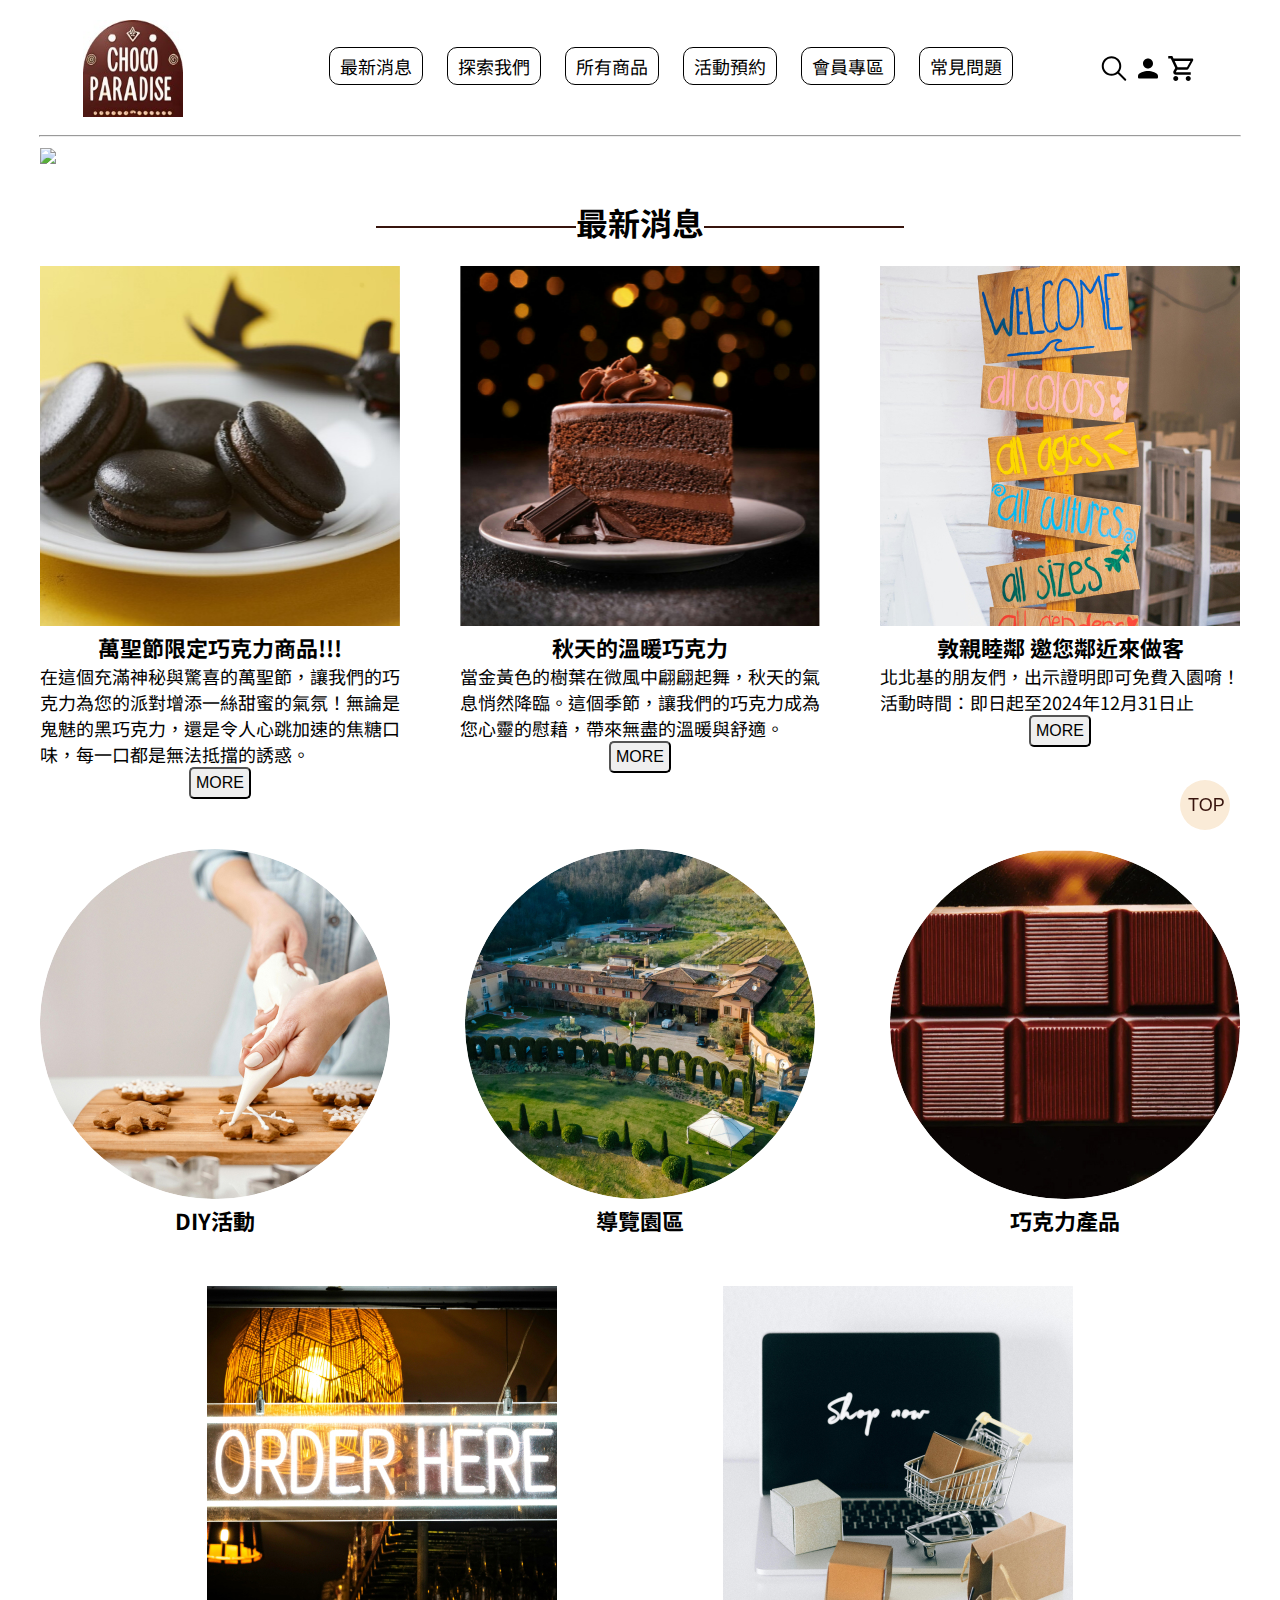
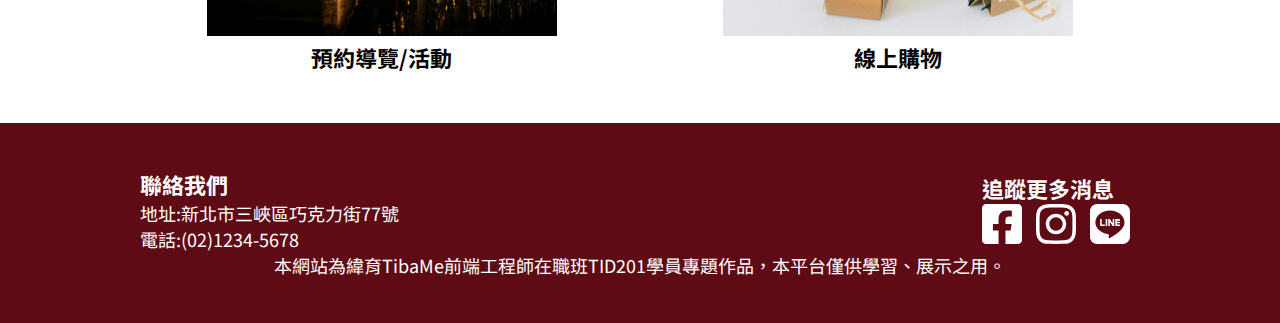
==== 1_Home.html @ e2b8cfb3 "檔案建立" ====
<!DOCTYPE html>
<html lang="en">
<head>
    <meta charset="UTF-8">
    <meta name="viewport" content="width=device-width, initial-scale=1.0">
    <title>首頁Choco Paradise巧克沛塔</title>
    <link rel="preconnect" href="https://fonts.googleapis.com">
    <link rel="preconnect" href="https://fonts.gstatic.com" crossorigin>
    <link href="https://fonts.googleapis.com/css2?family=Noto+Sans+TC:wght@100..900&display=swap" rel="stylesheet">
    <link rel="stylesheet" href="./css/0_general.css">
    <link rel="stylesheet" href="./css/1_home.css">

</head>
<body>
    <nav>
        <a href="#"><img src="./imgFinal/logo_final.jpg" alt="首頁" class="logo"></a>
        <div class="menu">
            <ul class="list">
                <li><a href="#">最新消息</a></li>
                <li><a href="#">探索我們</a></li>
                <li><a href="#">所有商品</a>
                    <div class="product">
                        <ul class="product">
                            <li><a href="#">全站商品</a></li>
                            <li><a href="#">生巧克力</a></li>
                            <li><a href="#">堅果巧克力</a></li>
                            <li><a href="#">夾心巧克力</a></li>
                            <li><a href="#">麵包蛋糕</a></li>
                            <li><a href="#">冰淇淋</a></li>
                            <li><a href="#">期間限定</a></li>
                        </ul>
                    </div>                    
                </li>
                <li><a href="#">活動預約</a>
                    <div class="activity">
                        <ul class="activity">
                            <li><a href="#">全站活動</a></li>
                            <li><a href="#">巧克力DIY</a></li>
                            <li><a href="#">免費導覽</a></li>
                            <li><a href="#">深度品鑑</a></li>
                        </ul>
                    </div>
                </li>
                <li><a href="#">會員專區</a></li>
                <li><a href="#">常見問題</a></li>
            </ul>
        </div>

        <div class="nav_icon">
            <img src="./imgFinal/icon/icon_search.svg" alt="search" class="search">
            <img src="./imgFinal/icon/icon_member.svg" alt="member" class="member">
            <img src="./imgFinal/icon/icon_cart.svg" alt="cart" class="cart">
        </div>
    </nav>
    <hr style="width: 1200px;">
    <div class="promote">
        <img src="./imgFinal/dm_halloween.png" class="promote">
    </div>   

    <h1>最新消息</h1>
    <div class="news">
        <div class="item">
            <img src="./imgFinal/Macaron.jpg" class="news">
            <h2>萬聖節限定巧克力商品!!!</h2>
            <p>在這個充滿神秘與驚喜的萬聖節，讓我們的巧克力為您的派對增添一絲甜蜜的氣氛！無論是鬼魅的黑巧克力，還是令人心跳加速的焦糖口味，每一口都是無法抵擋的誘惑。</p>
            <button class="news">MORE</button>
        </div>
        <div class="item">
            <img src="./imgFinal/sliceCake.jpg" class="news">
            <h2>秋天的溫暖巧克力</h2>
            <p>當金黃色的樹葉在微風中翩翩起舞，秋天的氣息悄然降臨。這個季節，讓我們的巧克力成為您心靈的慰藉，帶來無盡的溫暖與舒適。</p>
            <button class="news">MORE</button>
        </div>
        <div class="item">
            <img src="./imgFinal/welcome.jpg" class="news">
            <h2>敦親睦鄰 邀您鄰近來做客</h2>
            <p>北北基的朋友們，出示證明即可免費入園唷！活動時間：即日起至2024年12月31日止</p>
            <button class="news">MORE</button>
        </div>
    </div> 
    
    <div class="category">
        <div class="item">
            <a href="#">
                <img src="./imgFinal/DIY.jpg" class="category">
                <h2>DIY活動</h2>
            </a>
        </div>

        <div class="item">
            <a href="#">
                <img src="./imgFinal/manorCircle.jpg" class="category">
                <h2>導覽園區</h2>
            </a>
        </div>
        <div class="item">
            <a href="#">
                <img src="./imgFinal/KaoliangSpirit_circle.jpg" class="category">
                <h2>巧克力產品</h2>
            </a>
        </div>
    </div>

    <div class="order">
        <div class="item">
            <a href="#">
                <img src="./imgFinal/order.jpg" class="order">
                <h2>預約導覽/活動</h2>
            </a>
        </div>
        <div class="item">
            <a href="#">
                <img src="./imgFinal/cart.jpg" class="order">
                <h2>線上購物</h2>
            </a>
        </div>

    </div>

    <button class="top">top</button>

<footer>
    <div class="foot">
        <div class="contact">
            <h2>聯絡我們</h2>
            <p>地址:新北市三峽區巧克力街77號</p>
            <p>電話:(02)1234-5678</p>
        </div>

        <div class="social_media">
            <h2>追蹤更多消息</h2>
            <img src="./imgFinal/icon/icon_FB.svg">
            <img src="./imgFinal/icon/icon_ig.svg">
            <img src="./imgFinal/icon/icon_line.svg">
        </div>
    </div>

    <p>本網站為緯育TibaMe前端工程師在職班TID201學員專題作品，本平台僅供學習、展示之用。</p>

</footer>


    
</body>
</html>
---- css/0_general.css ----
body{
    margin: 0;
    padding: 0;
    box-sizing: border-box;
    font-family: Noto Sans TC;            
}
ul li{
    list-style: none;
    margin: 0;
    padding: 0;
}
a{
    text-decoration: none;
    color: black;}
.logo{
    width: 100px;
    height: 97px;
}
nav{
    width: 1200px;
    margin: auto;
    padding-top: 20px;
    padding-bottom: 5px;
    display: flex;
    justify-content:space-around; 
    align-items: center;  
}

nav div.menu > ul.list >li {
    list-style: none;   
    margin-left: 20px;  
    padding: 0;
    display: inline-block;
    vertical-align: top;  
}
nav div.menu > ul.list > li > a { 
    text-decoration: none;
    border: 1px solid black;
    border-radius: 10px;
    font-size: 18px;
    padding: 5px 10px;
} 

nav div.menu > ul.list >li > div.product , div.activity {
    position: relative;
    padding: 5px 10px;

}
nav div.menu > ul.list > li > div.product:hover ul.product{
    display: block;
}

nav div.menu > ul.list > li > div.product > ul.product{
    list-style: none;    
    position: absolute;
    margin: 0;
    padding: 0;
    width: 100%;
    top: 6px;
    right: 5px;
    display: none;
}
nav div.menu > ul.list > li > div.product >ul.product > li > a {
    text-decoration: none;
    border: 1px solid black;
    width: 100%;
    display: inline-block;
    padding: 5px;
    text-align: center;
    background-color: white;

}

nav div.menu > ul.list > li > div.activity:hover ul.activity{
    display: block;
}

nav div.menu > ul.list > li > div.activity > ul.activity{
    list-style: none;    
    position: absolute;
    margin: 0;
    padding: 0;
    width: 100%;
    top: 6px;
    right: 5px;
    display: none;
}
nav div.menu > ul.list > li > div.activity >ul.activity > li > a {
    text-decoration: none;
    border: 1px solid black;
    width: 100%;
    display: inline-block;
    padding: 5px;
    text-align: center;
    background-color: white;

}

h1{
    font-size: 32px;
    text-align: center;
    margin-top: 30px;
}
h1::after{
    content: '';
    /* 插入一條裝飾線 */
    display: inline-block;
    width: 200px;
    height: 2px;
    background-color: #37140d;
    vertical-align: middle;
    margin-right: 20px;
}
h1::before{
    content: '';
    /* 插入一條裝飾線 */
    display: inline-block;
    width: 200px;
    height: 2px;
    background-color: #37140d;
    vertical-align: middle;
    margin-left: 20px;
}
h2{
    font-size: 22px;
    padding: 0;
    margin: 0;
}
p{
    font-size: 18px;
    padding: 0;
    margin: 0;
}
footer{
    width: 100%;
    height: 200px;
    background-color: #5E0B15;
    color: white;
    text-align: center;
    align-content: center;
}
footer>p{
    margin: 0;
    padding: 0;
}
div.foot{
    width: 1000px;
    margin: auto;
    display: flex;
    justify-content: space-between;
    align-items: center;
    text-align: left;
}

div.foot .social_media img{
    width: 40px;
    height: 40px;
    padding-right: 10px;
}

button.top{
    color: #37140d;
    background-color: antiquewhite;
    font-size: 18px;
    width: 50px;
    height: 50px;
    border-radius: 180px;
    text-align: center;
    align-content: center;
    text-transform: uppercase;
    position: fixed;
    right: 50px;  
    bottom: 70px;
    border-color: rgba(255, 235, 205, 0);
    cursor: pointer;
}
---- css/1_home.css ----
img.promote{
    width: 100%;
}
div.promote{
    width: 1200px;
    margin: auto;
}

div.news>.item>img.news{
    width: 360px;
    height: 360px;
}
div.news>.item>button.news{
    border-radius: 5px;
    font-size: 16px;
    padding: 5px;
}
div.news>.item{
    width: 360px;
}
div.news , div.category{
    width: 1200px;
    margin: auto;
    display: flex;
    justify-content: space-between;
    margin-bottom: 50px;
    text-align: center;
}
div.news>.item>p{
    text-align: left;
}

div.category img.category{
    width: 350px;
    height: 350px;
    border-radius: 360px;
}

div.order{    
    width: 1200px;
    margin: auto;
    display: flex;
    justify-content: space-evenly;
    margin-bottom: 50px; 
    text-align: center;

} 

div.order img.order{
    width: 350px;
    height: 350px;
}
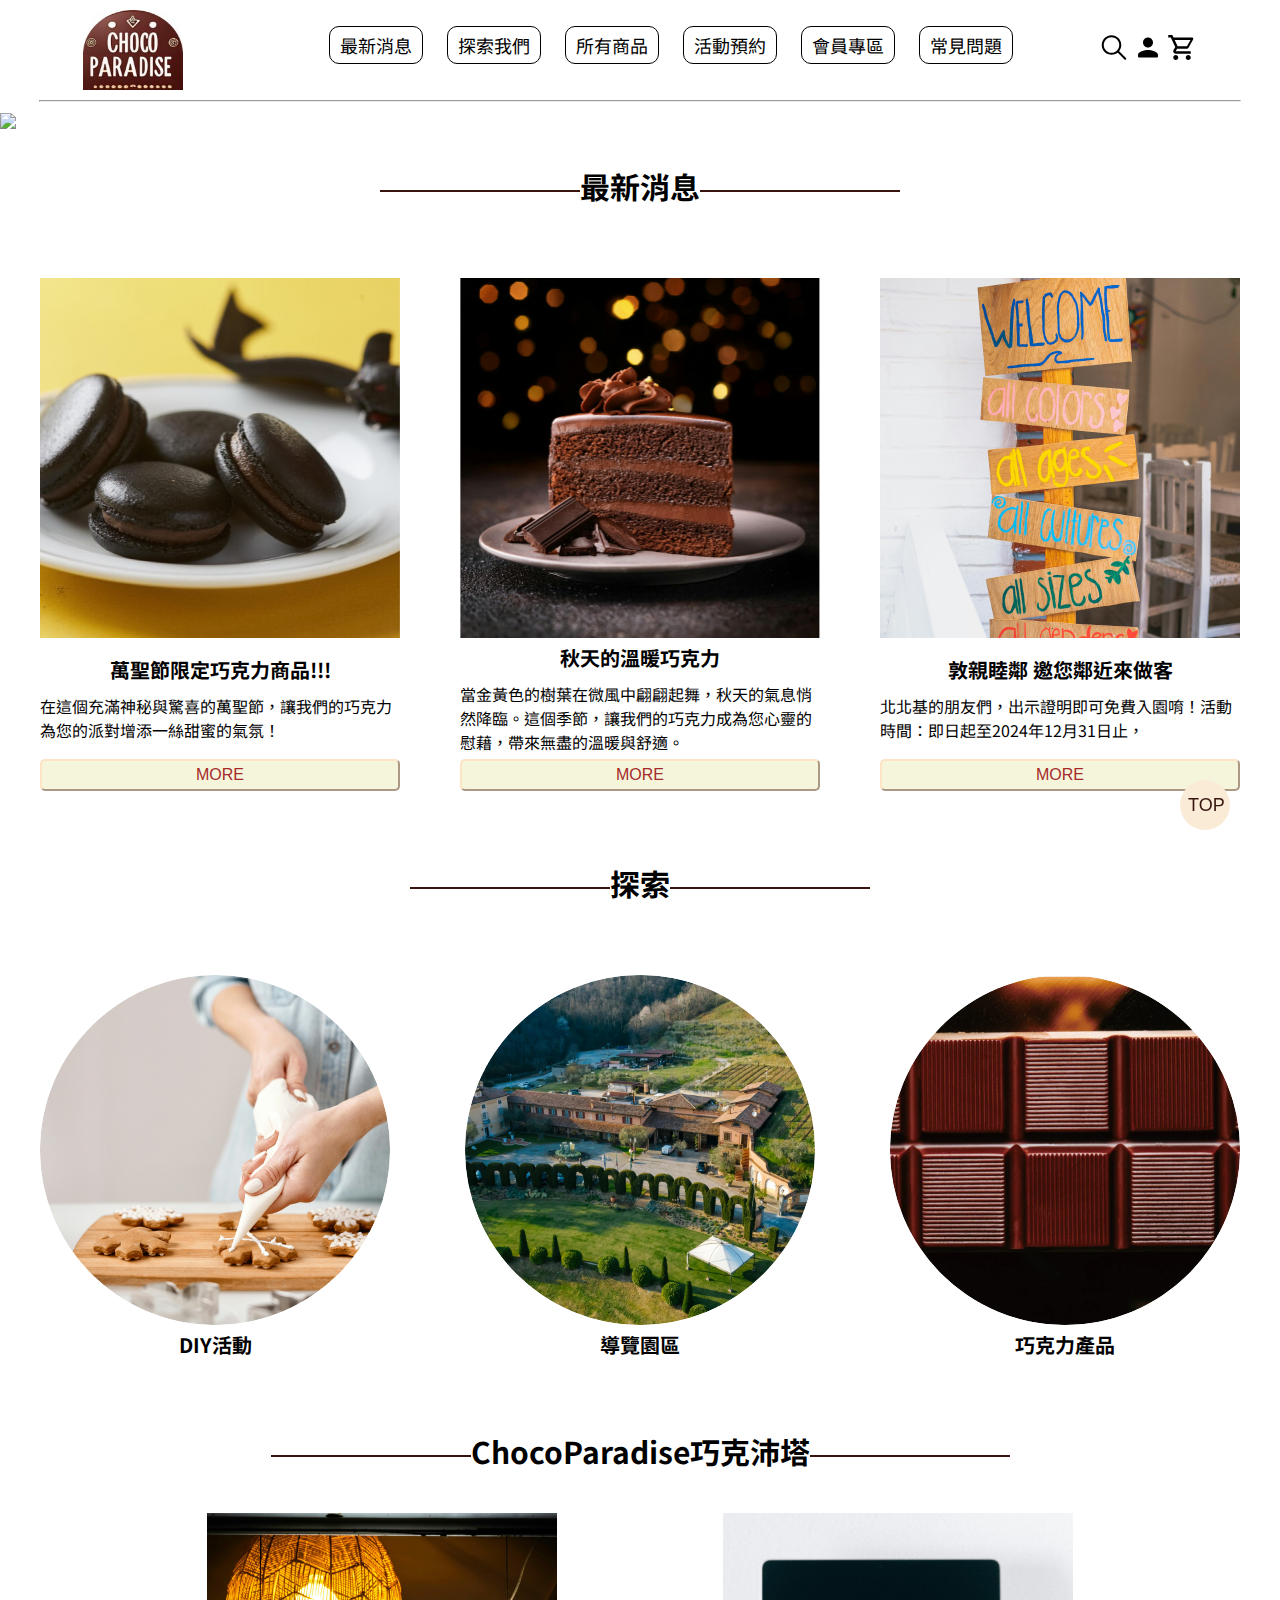
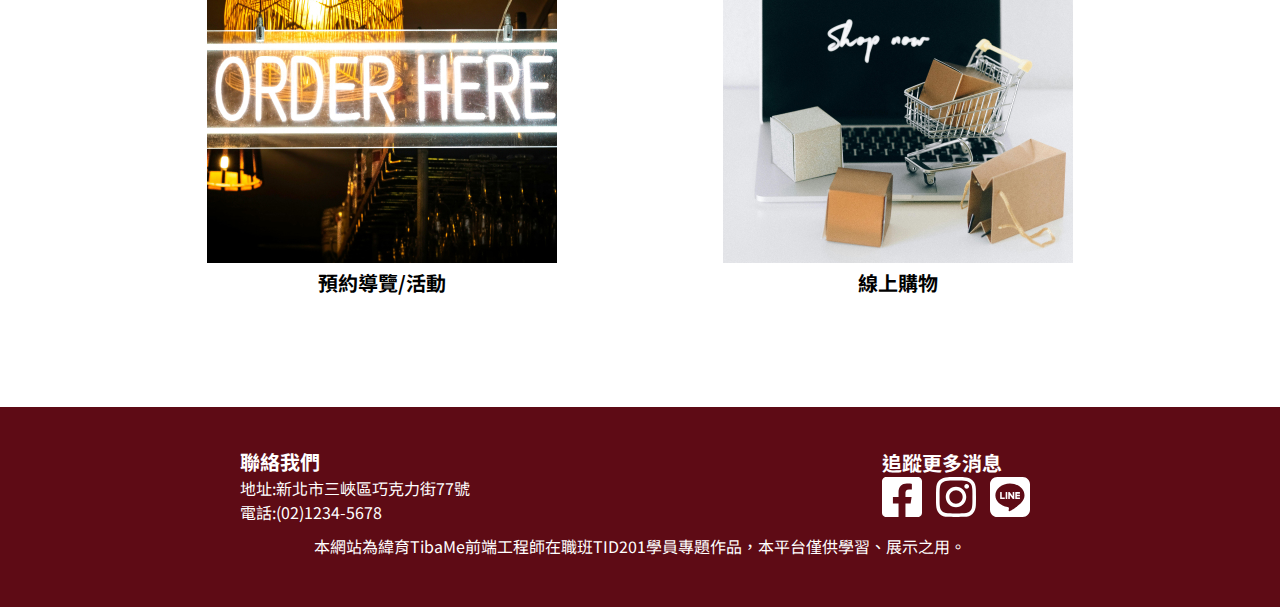
==== commit 1404507d: "add" ====
--- a/1_Home.html
+++ b/1_Home.html
@@ -3,35 +3,41 @@
 <head>
     <meta charset="UTF-8">
     <meta name="viewport" content="width=device-width, initial-scale=1.0">
-    <title>首頁Choco Paradise巧克沛塔</title>
+    <title>Choco Paradise巧克沛塔</title>
     <link rel="preconnect" href="https://fonts.googleapis.com">
     <link rel="preconnect" href="https://fonts.gstatic.com" crossorigin>
     <link href="https://fonts.googleapis.com/css2?family=Noto+Sans+TC:wght@100..900&display=swap" rel="stylesheet">
+    
     <link rel="stylesheet" href="./css/0_general.css">
     <link rel="stylesheet" href="./css/1_home.css">
+    
+    <script src="https://cdnjs.cloudflare.com/ajax/libs/jquery/3.7.1/jquery.min.js"></script>
+    <script src="./js/0_general.js"></script>
 
 </head>
 <body>
     <nav>
-        <a href="#"><img src="./imgFinal/logo_final.jpg" alt="首頁" class="logo"></a>
+        <div class="logo">
+            <a href="http://127.0.0.1:5500/1_Home.html"><img src="./imgFinal/logo_final.jpg" alt="首頁" class="logo"></a>
+        </div>
         <div class="menu">
             <ul class="list">
-                <li><a href="#">最新消息</a></li>
-                <li><a href="#">探索我們</a></li>
-                <li><a href="#">所有商品</a>
+                <li><a href="http://127.0.0.1:5500/2_NEWS.html">最新消息</a></li>
+                <li><a href="http://127.0.0.1:5500/3_explore.html">探索我們</a></li>
+                <li><a href="http://127.0.0.1:5500/5_allProduct.html" class="dropdown">所有商品</a>
                     <div class="product">
-                        <ul class="product">
-                            <li><a href="#">全站商品</a></li>
-                            <li><a href="#">生巧克力</a></li>
-                            <li><a href="#">堅果巧克力</a></li>
-                            <li><a href="#">夾心巧克力</a></li>
-                            <li><a href="#">麵包蛋糕</a></li>
-                            <li><a href="#">冰淇淋</a></li>
-                            <li><a href="#">期間限定</a></li>
-                        </ul>
-                    </div>                    
+                    <ul class="product">
+                        <li><a href="http://127.0.0.1:5500/5_allProduct.html">全站商品</a></li>
+                        <li><a href="#">生巧克力</a></li>
+                        <li><a href="#">堅果巧克力</a></li>
+                        <li><a href="#">夾心巧克力</a></li>
+                        <li><a href="#">麵包蛋糕</a></li>
+                        <li><a href="#">冰淇淋</a></li>
+                        <li><a href="#">期間限定</a></li>
+                    </ul>  
+                    </div>                
                 </li>
-                <li><a href="#">活動預約</a>
+                <li><a href="#" class="dropdown">活動預約</a>
                     <div class="activity">
                         <ul class="activity">
                             <li><a href="#">全站活動</a></li>
@@ -41,18 +47,33 @@
                         </ul>
                     </div>
                 </li>
-                <li><a href="#">會員專區</a></li>
-                <li><a href="#">常見問題</a></li>
+                <li><a href="http://127.0.0.1:5500/7_login.html" class="dropdown">會員專區</a>
+                    <div class="member">
+                    <ul class="member">
+                        <li><a href="http://127.0.0.1:5500/7_login.html">會員登入</a></li>
+                        <li><a href="http://127.0.0.1:5500/MembershipSystem.html">會員制度</a></li>
+                    </ul>
+                    </div>
+
+                </li>
+                <li><a href="http://127.0.0.1:5500/QA.html">常見問題</a></li>
             </ul>
         </div>
-
+        
         <div class="nav_icon">
             <img src="./imgFinal/icon/icon_search.svg" alt="search" class="search">
             <img src="./imgFinal/icon/icon_member.svg" alt="member" class="member">
             <img src="./imgFinal/icon/icon_cart.svg" alt="cart" class="cart">
         </div>
+        <div class="hamburger">
+            <span></span>
+            <span></span>
+            <span></span>
+        </div>
     </nav>
-    <hr style="width: 1200px;">
+    <hr>
+
+
     <div class="promote">
         <img src="./imgFinal/dm_halloween.png" class="promote">
     </div>   
@@ -61,34 +82,41 @@
     <div class="news">
         <div class="item">
             <img src="./imgFinal/Macaron.jpg" class="news">
-            <h2>萬聖節限定巧克力商品!!!</h2>
-            <p>在這個充滿神秘與驚喜的萬聖節，讓我們的巧克力為您的派對增添一絲甜蜜的氣氛！無論是鬼魅的黑巧克力，還是令人心跳加速的焦糖口味，每一口都是無法抵擋的誘惑。</p>
+            <div class="txt">
+                <h2>萬聖節限定巧克力商品!!!</h2>
+                <p>在這個充滿神秘與驚喜的萬聖節，讓我們的巧克力為您的派對增添一絲甜蜜的氣氛！</p>
+            </div>
             <button class="news">MORE</button>
         </div>
         <div class="item">
             <img src="./imgFinal/sliceCake.jpg" class="news">
-            <h2>秋天的溫暖巧克力</h2>
-            <p>當金黃色的樹葉在微風中翩翩起舞，秋天的氣息悄然降臨。這個季節，讓我們的巧克力成為您心靈的慰藉，帶來無盡的溫暖與舒適。</p>
+            <div class="txt">
+                <h2>秋天的溫暖巧克力</h2>
+                <p>當金黃色的樹葉在微風中翩翩起舞，秋天的氣息悄然降臨。這個季節，讓我們的巧克力成為您心靈的慰藉，帶來無盡的溫暖與舒適。</p>
+            </div>
             <button class="news">MORE</button>
         </div>
         <div class="item">
             <img src="./imgFinal/welcome.jpg" class="news">
-            <h2>敦親睦鄰 邀您鄰近來做客</h2>
-            <p>北北基的朋友們，出示證明即可免費入園唷！活動時間：即日起至2024年12月31日止</p>
+            <div class="txt">
+                <h2>敦親睦鄰 邀您鄰近來做客</h2>
+                <p>北北基的朋友們，出示證明即可免費入園唷！活動時間：即日起至2024年12月31日止，</p>
+            </div>
             <button class="news">MORE</button>
         </div>
     </div> 
-    
+
+    <h1>探索</h1>
     <div class="category">
         <div class="item">
-            <a href="#">
+            <a href="http://127.0.0.1:5500/4_activityIntroduction.html">
                 <img src="./imgFinal/DIY.jpg" class="category">
                 <h2>DIY活動</h2>
             </a>
         </div>
 
         <div class="item">
-            <a href="#">
+            <a href="http://127.0.0.1:5500/4_activityIntroduction.html">
                 <img src="./imgFinal/manorCircle.jpg" class="category">
                 <h2>導覽園區</h2>
             </a>
@@ -101,6 +129,7 @@
         </div>
     </div>
 
+    <h1>ChocoParadise巧克沛塔</h1>
     <div class="order">
         <div class="item">
             <a href="#">
@@ -109,7 +138,7 @@
             </a>
         </div>
         <div class="item">
-            <a href="#">
+            <a href="http://127.0.0.1:5500/5_allProduct.html">
                 <img src="./imgFinal/cart.jpg" class="order">
                 <h2>線上購物</h2>
             </a>
@@ -117,27 +146,27 @@
 
     </div>
 
+<!-- 下面為goTop+footer -->
     <button class="top">top</button>
+    <footer>
+        <div class="foot">
+            <div class="contact">
+                <h2>聯絡我們</h2>
+                <p>地址:新北市三峽區巧克力街77號</p>
+                <p>電話:(02)1234-5678</p>
+            </div>
 
-<footer>
-    <div class="foot">
-        <div class="contact">
-            <h2>聯絡我們</h2>
-            <p>地址:新北市三峽區巧克力街77號</p>
-            <p>電話:(02)1234-5678</p>
+            <div class="social_media">
+                <h2>追蹤更多消息</h2>
+                <img src="./imgFinal/icon/icon_FB.svg">
+                <img src="./imgFinal/icon/icon_ig.svg">
+                <img src="./imgFinal/icon/icon_line.svg">
+            </div>
         </div>
 
-        <div class="social_media">
-            <h2>追蹤更多消息</h2>
-            <img src="./imgFinal/icon/icon_FB.svg">
-            <img src="./imgFinal/icon/icon_ig.svg">
-            <img src="./imgFinal/icon/icon_line.svg">
-        </div>
-    </div>
+        <p>本網站為緯育TibaMe前端工程師在職班TID201學員專題作品，本平台僅供學習、展示之用。</p>
 
-    <p>本網站為緯育TibaMe前端工程師在職班TID201學員專題作品，本平台僅供學習、展示之用。</p>
-
-</footer>
+    </footer>
 
 
     
--- a/css/0_general.css
+++ b/css/0_general.css
@@ -14,16 +14,47 @@
     color: black;}
 .logo{
     width: 100px;
-    height: 97px;
-}
+    height: 80px;
+}
+
+/* 漢堡選單 */
+.hamburger {
+    display: none;
+    flex-direction: column;
+ }
+
+ .hamburger span{
+     width: 25px;
+     height: 3px;
+     background-color: black;
+     margin: 3px 0;
+     transform-origin: left;
+     cursor: pointer;
+     transition: .3s ease;
+ }
+
+ .hamburger.active span:nth-child(1){
+     transform: rotate(45deg);
+ }
+ .hamburger.active span:nth-child(2){
+     opacity: 0;
+ }
+ .hamburger.active span:nth-child(3){
+     transform: rotate(-45deg);
+ }
+
 nav{
     width: 1200px;
     margin: auto;
-    padding-top: 20px;
-    padding-bottom: 5px;
+    padding-top: 10px;
+    padding-bottom: 2px;
     display: flex;
     justify-content:space-around; 
     align-items: center;  
+}
+
+hr{
+    width: 1200px;
 }
 
 nav div.menu > ul.list >li {
@@ -41,7 +72,7 @@
     padding: 5px 10px;
 } 
 
-nav div.menu > ul.list >li > div.product , div.activity {
+nav div.menu > ul.list >li > div.product , div.activity , div.member{
     position: relative;
     padding: 5px 10px;
 
@@ -93,11 +124,35 @@
     padding: 5px;
     text-align: center;
     background-color: white;
-
-}
+}
+
+nav div.menu > ul.list > li > div.member:hover ul.member{
+    display: block;
+}
+
+nav div.menu > ul.list > li > div.member > ul.member{
+    list-style: none;    
+    position: absolute;
+    margin: 0;
+    padding: 0;
+    width: 100%;
+    top: 6px;
+    right: 5px;
+    display: none;
+}
+nav div.menu > ul.list > li > div.member >ul.member > li > a {
+    text-decoration: none;
+    border: 1px solid black;
+    width: 100%;
+    display: inline-block;
+    padding: 5px;
+    text-align: center;
+    background-color: white;
+}
+
 
 h1{
-    font-size: 32px;
+    font-size: 30px;
     text-align: center;
     margin-top: 30px;
 }
@@ -122,12 +177,12 @@
     margin-left: 20px;
 }
 h2{
-    font-size: 22px;
+    font-size: 20px;
     padding: 0;
     margin: 0;
 }
 p{
-    font-size: 18px;
+    font-size: 16px;
     padding: 0;
     margin: 0;
 }
@@ -138,13 +193,14 @@
     color: white;
     text-align: center;
     align-content: center;
+    margin-top: 90px;
 }
 footer>p{
-    margin: 0;
+    margin: 10px;
     padding: 0;
 }
 div.foot{
-    width: 1000px;
+    width: 800px;
     margin: auto;
     display: flex;
     justify-content: space-between;
@@ -173,4 +229,117 @@
     bottom: 70px;
     border-color: rgba(255, 235, 205, 0);
     cursor: pointer;
-}+}
+
+.top.hide{
+    opacity: 0;
+}
+
+div.btnNum{
+    border: 1px solid black;
+    border-radius: 10px;
+    padding: 5px;
+    margin-bottom: 10px;
+    display: flex;
+    justify-content: space-around;
+}
+.btnNum button{
+    width: 24px;
+    height: 24px;
+    text-align: center;
+    line-height: 18px;
+    border-radius: 30%;
+    font-size: 18px;
+    cursor: pointer;
+    /* border: 2px solid #bcbcbc; */
+    border: none;
+    background-color: white;
+}
+.btnNum button:hover{
+    color: rgb(255, 0, 0);
+    border: none;
+    font-weight: 700;
+}
+
+
+/* 手機斷點 */
+@media screen and (max-width:768px){
+    h1,h2,p{
+        font-size: 1rem;
+    }
+    h1::after{
+        width: 20%;
+    }
+    h1::before{
+        width: 20%;
+    }
+    
+    .hamburger {
+        display: flex;
+    }
+
+    nav , hr{
+        width: 100%;
+    }
+    
+    ul.list{
+        flex-direction: column;
+        background-color: wheat;
+        width: 100%;
+        position: absolute;
+        top: 80px;
+        left: 0;
+        height: 70%;
+        display: none;
+        justify-content: center;
+        align-items: center;
+        padding: 0;
+    }
+    
+    ul.list.active{
+        display: flex;
+    }
+    
+
+    ul.list li{
+        margin:20px 0;
+    }
+
+    div.foot{
+        width: 100%;
+    }
+
+    ul.product li{
+        margin: 0;
+    }
+    ul.activity li{
+        margin: 0;
+    }
+    ul.member li{
+        margin: 0;
+    }
+
+
+    /* nav div.menu > ul.list > li > div.product:hover ul.product{
+        display: block;
+    }
+    
+    nav div.menu > ul.list > li > div.product > ul.product{
+        position: absolute;
+        margin: 0;
+        padding: 0;
+        width: 100%;
+        top: 6px;
+        right: 5px;
+        display: none;
+    }
+    nav div.menu > ul.list > li > div.product >ul.product > li > a {
+        border: 1px solid black;
+        width: 100%;
+        display: inline-block;
+        padding: 5px;
+        text-align: center;
+        background-color: white;
+    } */
+
+} 
--- a/css/1_home.css
+++ b/css/1_home.css
@@ -2,8 +2,8 @@
     width: 100%;
 }
 div.promote{
-    width: 1200px;
-    margin: auto;
+    width: 100%;
+    object-fit: contain;
 }
 
 div.news>.item>img.news{
@@ -14,20 +14,42 @@
     border-radius: 5px;
     font-size: 16px;
     padding: 5px;
+    border-color: bisque;
+    background-color: beige;
+    color: brown;
 }
-div.news>.item{
-    width: 360px;
-}
+
 div.news , div.category{
     width: 1200px;
     margin: auto;
     display: flex;
     justify-content: space-between;
+    text-align: center;
+    margin-top: 50px;
     margin-bottom: 50px;
-    text-align: center;
 }
-div.news>.item>p{
+
+div.news>.item{
+    width: 360px;
+    display: flex;
+    flex-direction: column;
+    justify-content: space-between;
+}
+.item{
+    padding: 20px 0;    
+}
+
+div.order{
+    margin: 100px 0;
+}
+div.news>.item p{
     text-align: left;
+    line-height: 1.5;
+    padding: 5px 0;
+}
+
+div.news>.item h2{
+    padding: 5px 0;
 }
 
 div.category img.category{
@@ -41,7 +63,6 @@
     margin: auto;
     display: flex;
     justify-content: space-evenly;
-    margin-bottom: 50px; 
     text-align: center;
 
 } 
@@ -49,4 +70,23 @@
 div.order img.order{
     width: 350px;
     height: 350px;
-}+}
+
+/* 手機斷點 */
+@media screen and (max-width:768px){
+    .promote{
+        width: 100%;
+        object-fit: contain;
+    }
+
+    div.news , div.category , div.order{
+        width: 100%;
+        display: flex;
+        flex-wrap: wrap;
+        flex-direction: column;
+        justify-content: center;
+        align-content: center;
+    }
+
+
+} 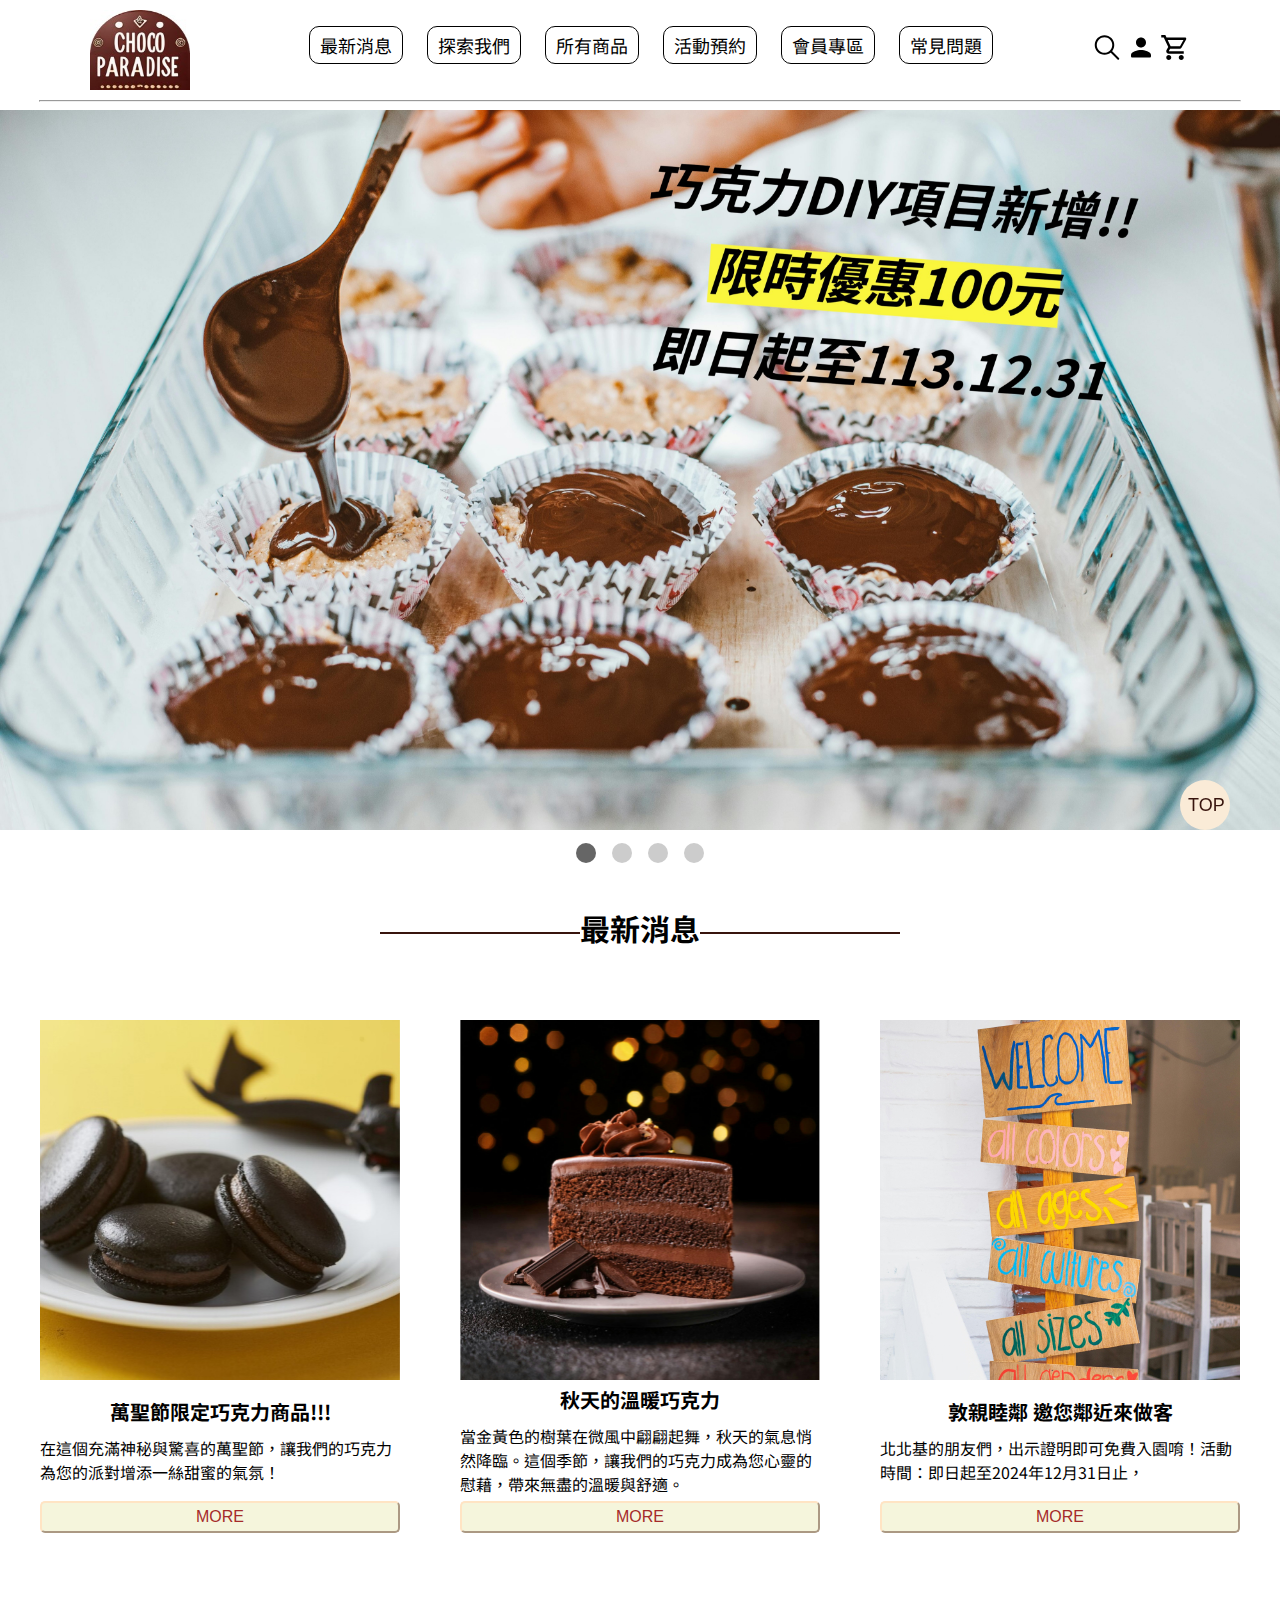
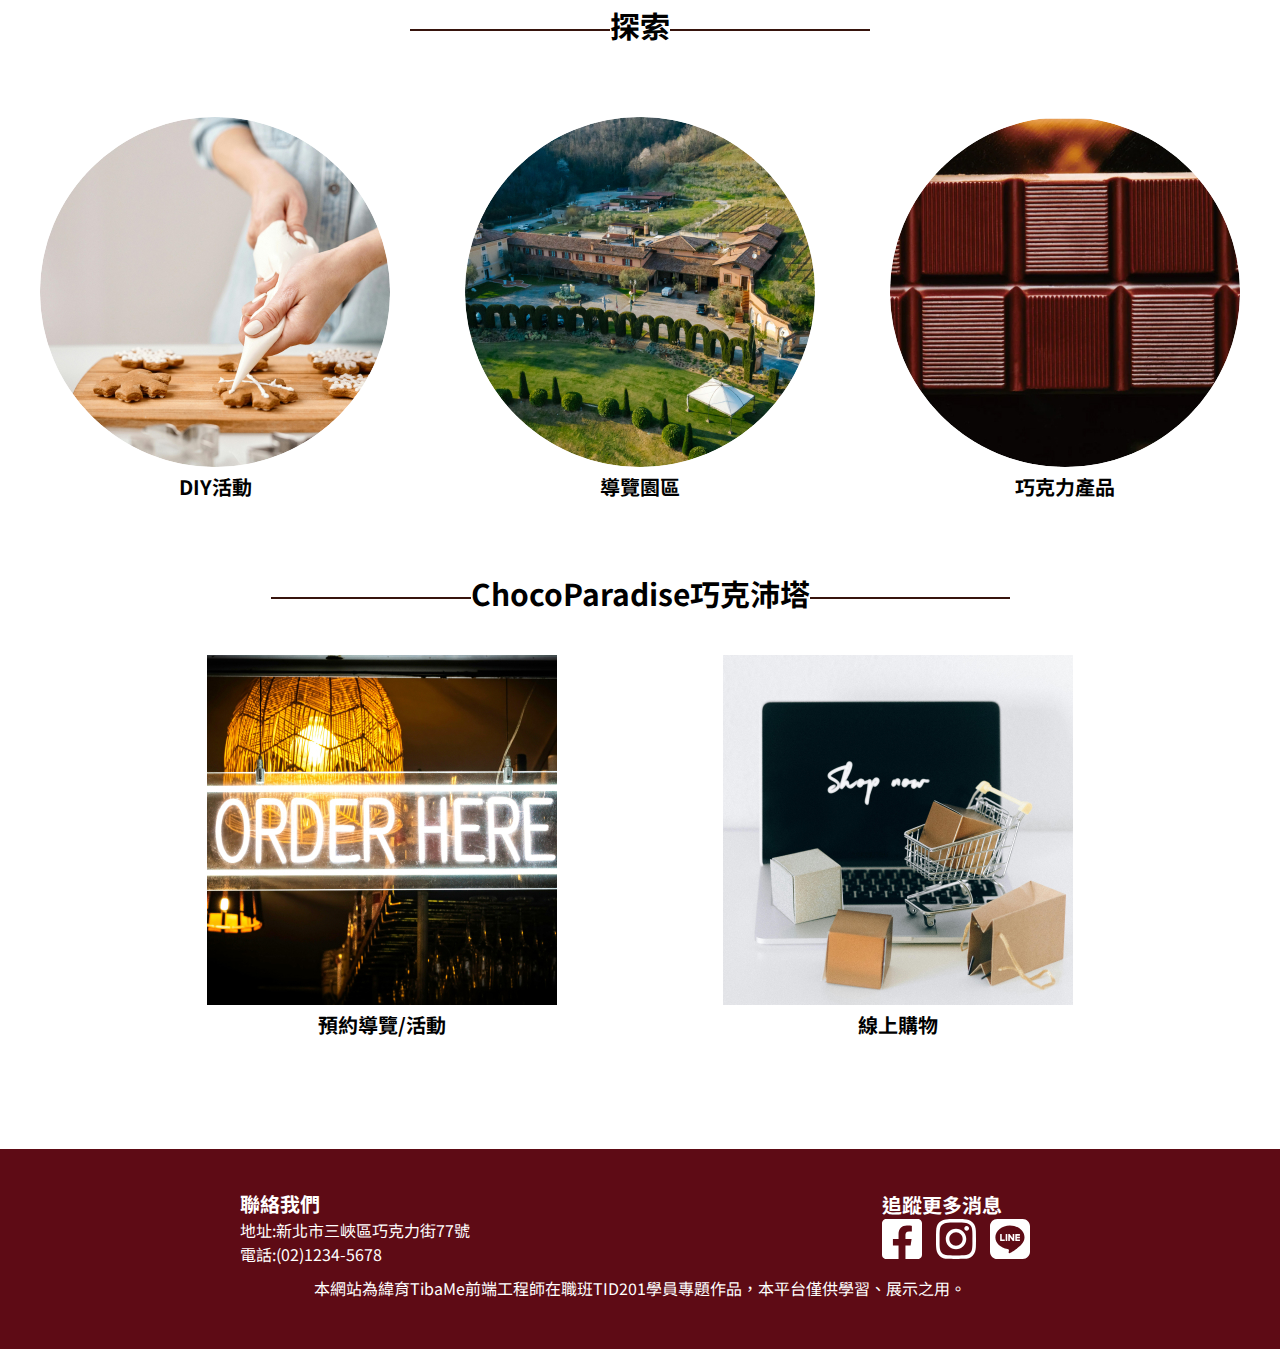
==== commit 9f774f97: "add" ====
--- a/1_Home.html
+++ b/1_Home.html
@@ -13,6 +13,7 @@
     
     <script src="https://cdnjs.cloudflare.com/ajax/libs/jquery/3.7.1/jquery.min.js"></script>
     <script src="./js/0_general.js"></script>
+    <script src="./js/1_home.js"></script>
 
 </head>
 <body>
@@ -72,11 +73,21 @@
         </div>
     </nav>
     <hr>
-
-
     <div class="promote">
-        <img src="./imgFinal/dm_halloween.png" class="promote">
-    </div>   
+		<ul id="content">
+			<li><img src="./imgFinal/dm_diy.jpg" class="image"></li>
+			<li><img src="./imgFinal/dm_newcake.jpg" class="image"></li>
+			<li><img src="./imgFinal/dm_notice.jpg" class="image"></li>
+			<li><img src="./imgFinal/dm_halloween.png" class="image"></li>
+		</ul>
+		<ul id="contentButton">
+			<!-- <li class="clicked"></li>
+			<li></li>
+			<li></li>
+            <li></li>
+			<li></li> -->
+		</ul>
+    </div> 
 
     <h1>最新消息</h1>
     <div class="news">
--- a/css/0_general.css
+++ b/css/0_general.css
@@ -4,14 +4,19 @@
     box-sizing: border-box;
     font-family: Noto Sans TC;            
 }
-ul li{
+li{
     list-style: none;
     margin: 0;
     padding: 0;
 }
+ul{
+    padding: 0;
+    margin: 0;
+}
 a{
     text-decoration: none;
-    color: black;}
+    color: black;
+}
 .logo{
     width: 100px;
     height: 80px;
@@ -294,6 +299,7 @@
         justify-content: center;
         align-items: center;
         padding: 0;
+        z-index: 100;
     }
     
     ul.list.active{
@@ -320,26 +326,5 @@
     }
 
 
-    /* nav div.menu > ul.list > li > div.product:hover ul.product{
-        display: block;
-    }
-    
-    nav div.menu > ul.list > li > div.product > ul.product{
-        position: absolute;
-        margin: 0;
-        padding: 0;
-        width: 100%;
-        top: 6px;
-        right: 5px;
-        display: none;
-    }
-    nav div.menu > ul.list > li > div.product >ul.product > li > a {
-        border: 1px solid black;
-        width: 100%;
-        display: inline-block;
-        padding: 5px;
-        text-align: center;
-        background-color: white;
-    } */
 
 } 
--- a/css/1_home.css
+++ b/css/1_home.css
@@ -1,10 +1,44 @@
-img.promote{
-    width: 100%;
-}
-div.promote{
+
+img.image{
     width: 100%;
     object-fit: contain;
+    height: 90%;
 }
+
+.promote{  /*div*/
+    width: 100%;
+    overflow: hidden;
+}
+
+#content{
+    
+    position: relative;
+}
+
+#content li{
+    float: left;
+}
+/* circle button */
+#contentButton{
+	/* border: 1px solid red; */
+	text-align: center;
+
+	width: 100%;
+	height: 10%;
+}
+#contentButton li{
+	width: 20px;
+	height: 20px;
+	border-radius: 50%;
+	background-color: #ccc;
+	margin: 8px;
+
+	display: inline-block;
+}
+#contentButton li.clicked{
+	background-color: #666;
+}
+
 
 div.news>.item>img.news{
     width: 360px;
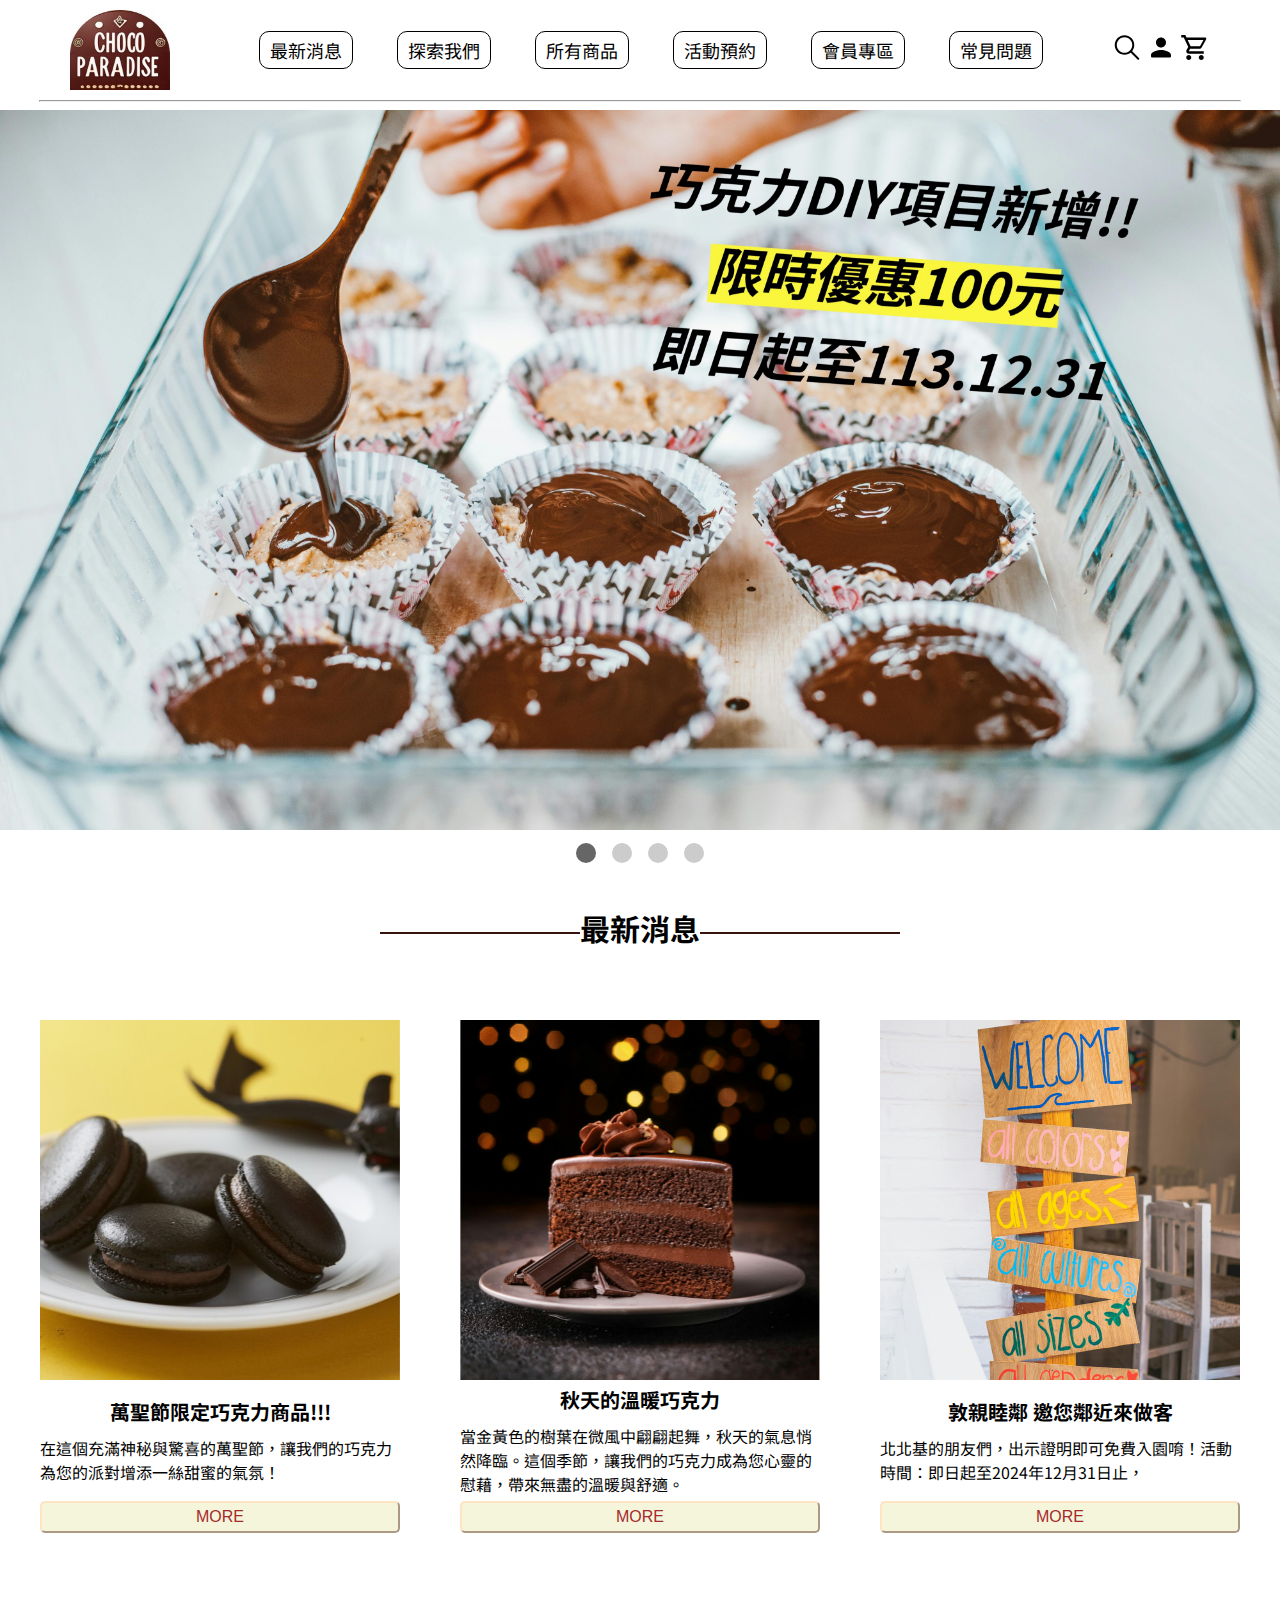
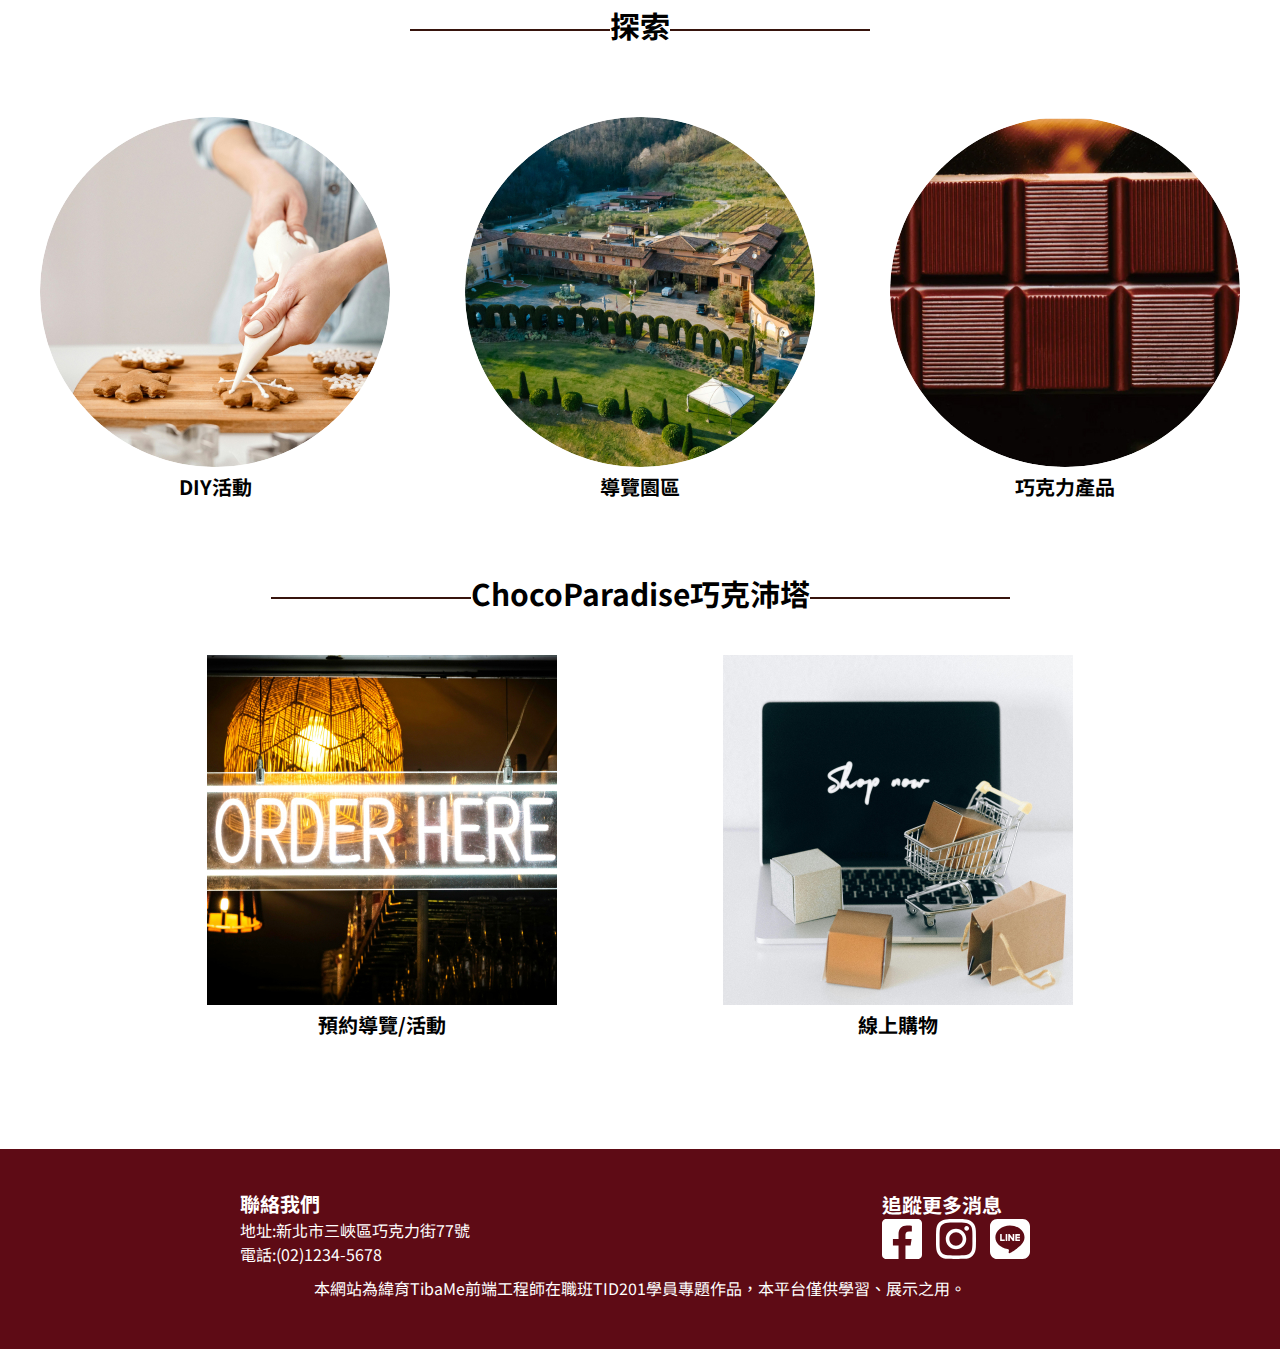
==== commit 4892c983: "add" ====
--- a/1_Home.html
+++ b/1_Home.html
@@ -26,8 +26,7 @@
                 <li><a href="http://127.0.0.1:5500/2_NEWS.html">最新消息</a></li>
                 <li><a href="http://127.0.0.1:5500/3_explore.html">探索我們</a></li>
                 <li><a href="http://127.0.0.1:5500/5_allProduct.html" class="dropdown">所有商品</a>
-                    <div class="product">
-                    <ul class="product">
+                    <ul class="dropdown-open">
                         <li><a href="http://127.0.0.1:5500/5_allProduct.html">全站商品</a></li>
                         <li><a href="#">生巧克力</a></li>
                         <li><a href="#">堅果巧克力</a></li>
@@ -36,26 +35,20 @@
                         <li><a href="#">冰淇淋</a></li>
                         <li><a href="#">期間限定</a></li>
                     </ul>  
-                    </div>                
                 </li>
                 <li><a href="#" class="dropdown">活動預約</a>
-                    <div class="activity">
-                        <ul class="activity">
-                            <li><a href="#">全站活動</a></li>
-                            <li><a href="#">巧克力DIY</a></li>
-                            <li><a href="#">免費導覽</a></li>
-                            <li><a href="#">深度品鑑</a></li>
-                        </ul>
-                    </div>
+                    <ul class="dropdown-open">
+                        <li><a href="#">全站活動</a></li>
+                        <li><a href="#">巧克力DIY</a></li>
+                        <li><a href="#">免費導覽</a></li>
+                        <li><a href="#">深度品鑑</a></li>
+                    </ul>
                 </li>
                 <li><a href="http://127.0.0.1:5500/7_login.html" class="dropdown">會員專區</a>
-                    <div class="member">
-                    <ul class="member">
+                    <ul class="dropdown-open">
                         <li><a href="http://127.0.0.1:5500/7_login.html">會員登入</a></li>
                         <li><a href="http://127.0.0.1:5500/MembershipSystem.html">會員制度</a></li>
                     </ul>
-                    </div>
-
                 </li>
                 <li><a href="http://127.0.0.1:5500/QA.html">常見問題</a></li>
             </ul>
@@ -73,6 +66,7 @@
         </div>
     </nav>
     <hr>
+    
     <div class="promote">
 		<ul id="content">
 			<li><img src="./imgFinal/dm_diy.jpg" class="image"></li>
@@ -158,7 +152,7 @@
     </div>
 
 <!-- 下面為goTop+footer -->
-    <button class="top">top</button>
+    <button class="to-top">top</button>
     <footer>
         <div class="foot">
             <div class="contact">
--- a/css/0_general.css
+++ b/css/0_general.css
@@ -77,82 +77,36 @@
     padding: 5px 10px;
 } 
 
-nav div.menu > ul.list >li > div.product , div.activity , div.member{
+nav div.menu > ul.list >li{
     position: relative;
     padding: 5px 10px;
 
 }
-nav div.menu > ul.list > li > div.product:hover ul.product{
+
+nav>div.menu > ul.list ul.dropdown-open{
+    position: absolute;
+    top: 37px;
+    left: 5px;
+    display: none;
+    z-index: 100;    
+}
+nav>div.menu > ul.list  li:hover ul{
     display: block;
-}
-
-nav div.menu > ul.list > li > div.product > ul.product{
-    list-style: none;    
-    position: absolute;
-    margin: 0;
-    padding: 0;
-    width: 100%;
-    top: 6px;
-    right: 5px;
-    display: none;
-}
-nav div.menu > ul.list > li > div.product >ul.product > li > a {
+} 
+nav>div.menu > ul.list ul.dropdown-open a {
     text-decoration: none;
+    border-radius: 5px;
     border: 1px solid black;
-    width: 100%;
+    width: 100px;
     display: inline-block;
     padding: 5px;
     text-align: center;
     background-color: white;
-
-}
-
-nav div.menu > ul.list > li > div.activity:hover ul.activity{
-    display: block;
-}
-
-nav div.menu > ul.list > li > div.activity > ul.activity{
-    list-style: none;    
-    position: absolute;
-    margin: 0;
-    padding: 0;
-    width: 100%;
-    top: 6px;
-    right: 5px;
-    display: none;
-}
-nav div.menu > ul.list > li > div.activity >ul.activity > li > a {
-    text-decoration: none;
-    border: 1px solid black;
-    width: 100%;
-    display: inline-block;
-    padding: 5px;
-    text-align: center;
-    background-color: white;
-}
-
-nav div.menu > ul.list > li > div.member:hover ul.member{
-    display: block;
-}
-
-nav div.menu > ul.list > li > div.member > ul.member{
-    list-style: none;    
-    position: absolute;
-    margin: 0;
-    padding: 0;
-    width: 100%;
-    top: 6px;
-    right: 5px;
-    display: none;
-}
-nav div.menu > ul.list > li > div.member >ul.member > li > a {
-    text-decoration: none;
-    border: 1px solid black;
-    width: 100%;
-    display: inline-block;
-    padding: 5px;
-    text-align: center;
-    background-color: white;
+}
+
+nav div.menu > ul.list > li  a:hover{
+    background-color: rgb(189, 47, 15);
+    color: white;
 }
 
 
@@ -219,7 +173,8 @@
     padding-right: 10px;
 }
 
-button.top{
+.to-top{
+    display: none;
     color: #37140d;
     background-color: antiquewhite;
     font-size: 18px;
@@ -231,13 +186,16 @@
     text-transform: uppercase;
     position: fixed;
     right: 50px;  
-    bottom: 70px;
-    border-color: rgba(255, 235, 205, 0);
+    bottom: 50px;
+    border: none;
     cursor: pointer;
-}
-
-.top.hide{
-    opacity: 0;
+    z-index: 500;
+}
+
+
+
+.to-top:hover{
+    background-color: rgb(253, 214, 164);
 }
 
 div.btnNum{
@@ -270,7 +228,7 @@
 /* 手機斷點 */
 @media screen and (max-width:768px){
     h1,h2,p{
-        font-size: 1rem;
+        font-size: 0.75 em;
     }
     h1::after{
         width: 20%;
@@ -292,7 +250,7 @@
         background-color: wheat;
         width: 100%;
         position: absolute;
-        top: 80px;
+        top: 90px;
         left: 0;
         height: 70%;
         display: none;
@@ -301,6 +259,17 @@
         padding: 0;
         z-index: 100;
     }
+
+    nav div.menu > ul.list > li > a { 
+        border: 1px solid rgba(0, 0, 0, 0);
+        padding: 0px;
+    } 
+
+    nav div.menu > ul.list > li:hover{
+        background-color: rgb(189, 47, 15);
+        width: 100%;
+        text-align: center;
+    }
     
     ul.list.active{
         display: flex;
@@ -308,23 +277,39 @@
     
 
     ul.list li{
-        margin:20px 0;
-    }
-
+        margin:10px 0;
+    }
+
+    nav>div.menu > ul.list ul.dropdown-open{
+        display: none;
+        justify-content: center;
+        text-align: center;
+        align-items: center;
+        width: 100%;
+        background-color: rgb(255, 218, 139);
+        z-index: 100; 
+        left: 0;
+    }
+
+    
+
+   
+
+    nav>div.menu > ul.list ul.dropdown-open a {
+        text-decoration: none;
+        border: rgba(0, 0, 0, 0);
+        width:100%;
+        display: inline-block;
+        padding: px;
+        text-align: center;
+        background-color: rgb(255, 218, 139);
+    }
+
+    ul.dropdown-open li{
+        margin: 0;
+    }
+    
     div.foot{
         width: 100%;
     }
-
-    ul.product li{
-        margin: 0;
-    }
-    ul.activity li{
-        margin: 0;
-    }
-    ul.member li{
-        margin: 0;
-    }
-
-
-
 } 
--- a/css/1_home.css
+++ b/css/1_home.css
@@ -10,8 +10,7 @@
     overflow: hidden;
 }
 
-#content{
-    
+#content{    
     position: relative;
 }
 
@@ -22,7 +21,6 @@
 #contentButton{
 	/* border: 1px solid red; */
 	text-align: center;
-
 	width: 100%;
 	height: 10%;
 }
@@ -32,7 +30,6 @@
 	border-radius: 50%;
 	background-color: #ccc;
 	margin: 8px;
-
 	display: inline-block;
 }
 #contentButton li.clicked{
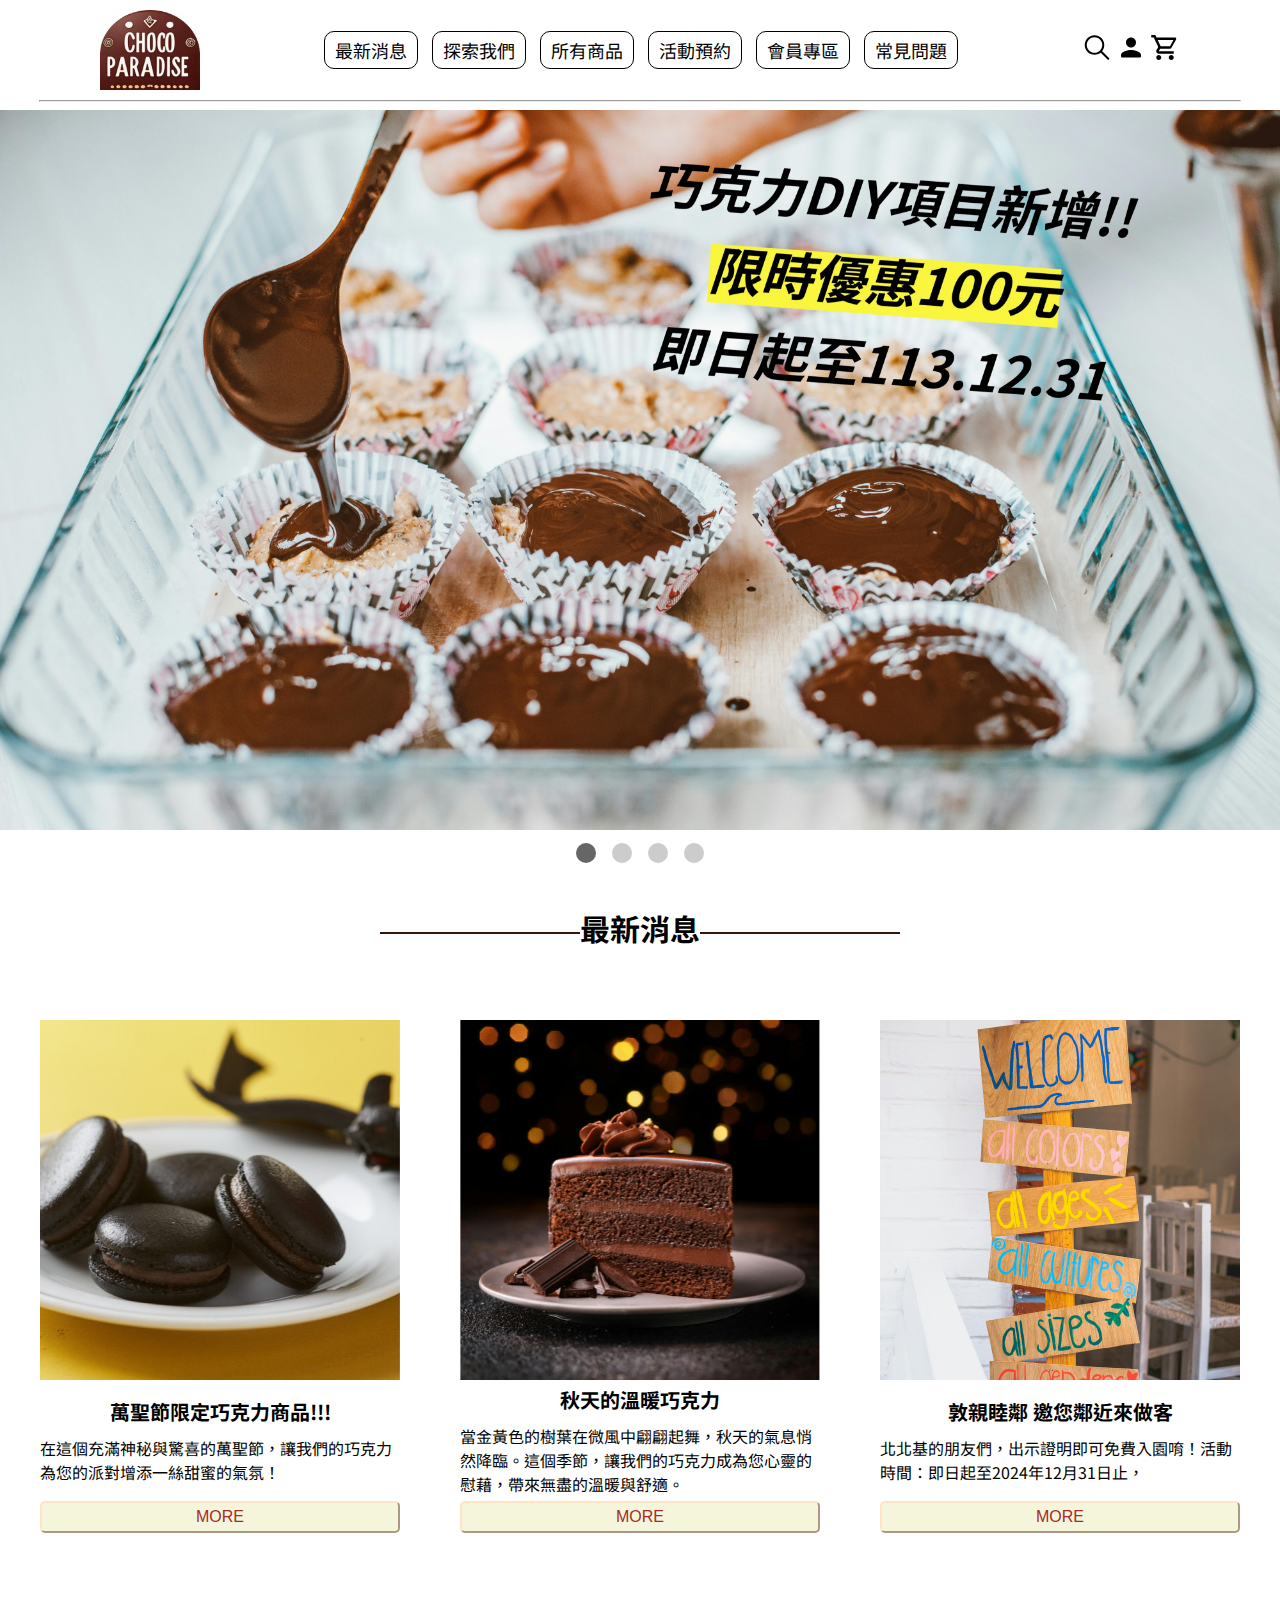
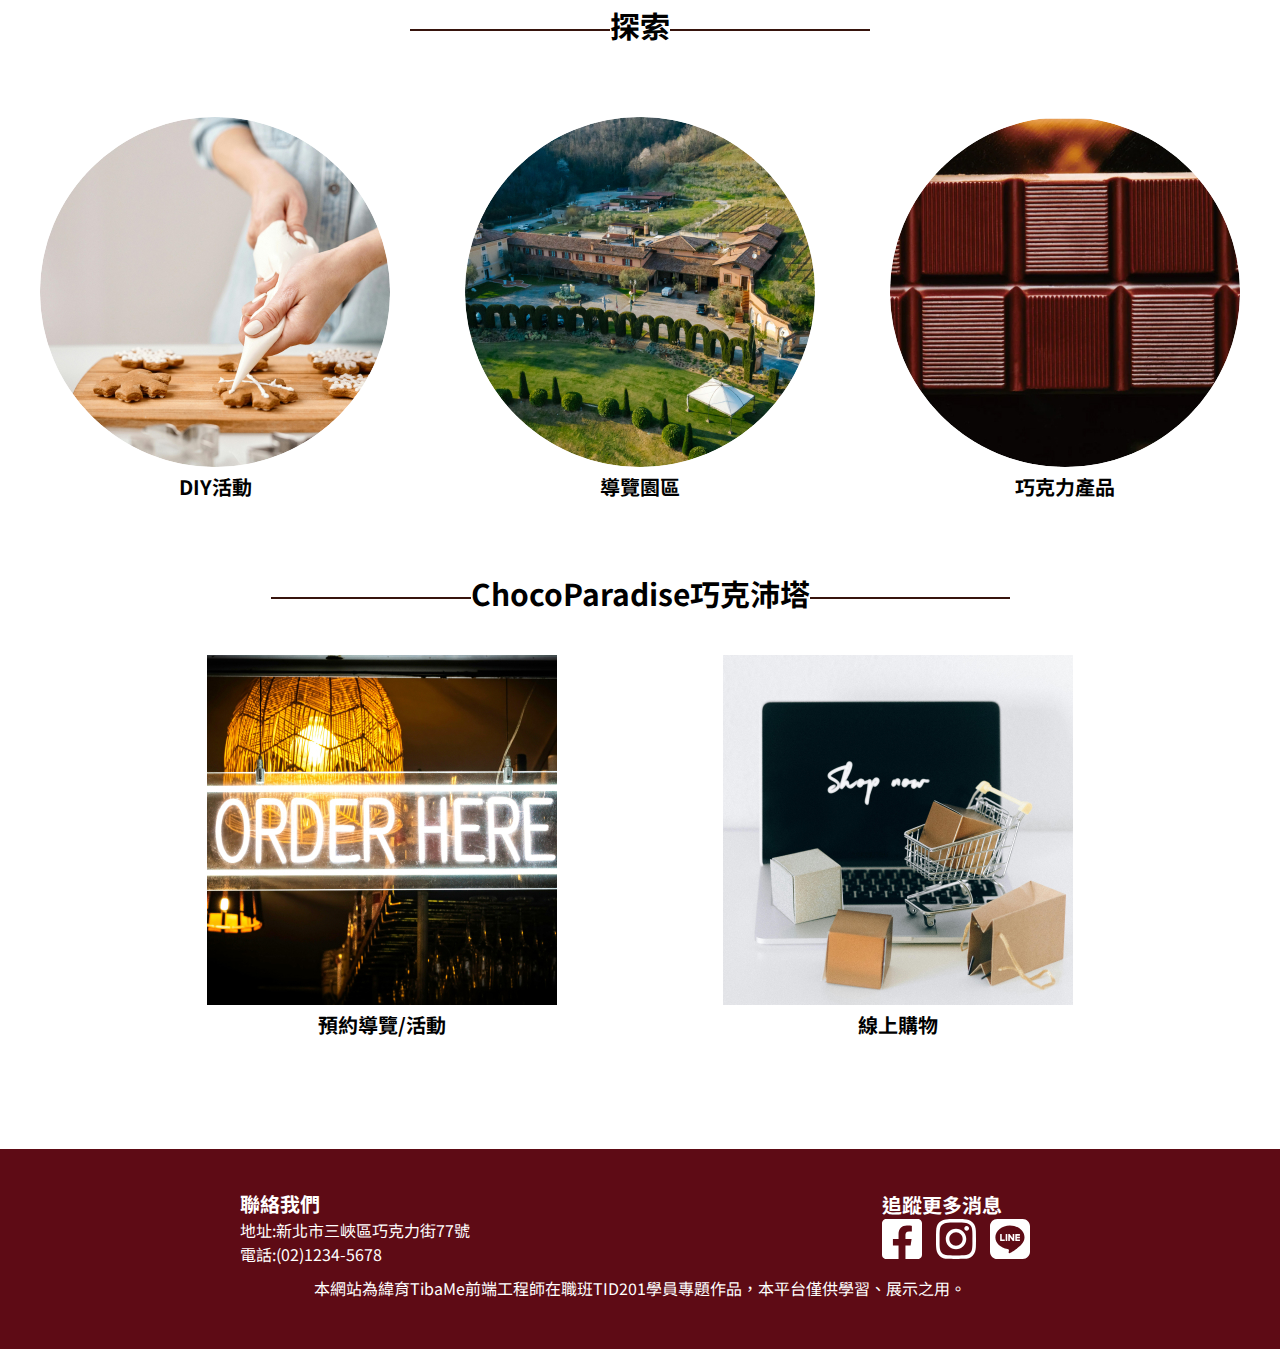
==== commit cf3c30f3: "add" ====
--- a/1_Home.html
+++ b/1_Home.html
@@ -36,9 +36,9 @@
                         <li><a href="#">期間限定</a></li>
                     </ul>  
                 </li>
-                <li><a href="#" class="dropdown">活動預約</a>
+                <li><a href="http://127.0.0.1:5500/5_allActivity.html" class="dropdown">活動預約</a>
                     <ul class="dropdown-open">
-                        <li><a href="#">全站活動</a></li>
+                        <li><a href="http://127.0.0.1:5500/5_allActivity.html">全站活動</a></li>
                         <li><a href="#">巧克力DIY</a></li>
                         <li><a href="#">免費導覽</a></li>
                         <li><a href="#">深度品鑑</a></li>
@@ -57,7 +57,7 @@
         <div class="nav_icon">
             <img src="./imgFinal/icon/icon_search.svg" alt="search" class="search">
             <img src="./imgFinal/icon/icon_member.svg" alt="member" class="member">
-            <img src="./imgFinal/icon/icon_cart.svg" alt="cart" class="cart">
+            <a href="http://127.0.0.1:5500/8_cart1.html"><img src="./imgFinal/icon/icon_cart.svg" alt="cart" class="cart"></a>
         </div>
         <div class="hamburger">
             <span></span>
@@ -78,7 +78,6 @@
 			<!-- <li class="clicked"></li>
 			<li></li>
 			<li></li>
-            <li></li>
 			<li></li> -->
 		</ul>
     </div> 
@@ -137,7 +136,7 @@
     <h1>ChocoParadise巧克沛塔</h1>
     <div class="order">
         <div class="item">
-            <a href="#">
+            <a href="http://127.0.0.1:5500/5_allActivity.html">
                 <img src="./imgFinal/order.jpg" class="order">
                 <h2>預約導覽/活動</h2>
             </a>
--- a/css/0_general.css
+++ b/css/0_general.css
@@ -49,7 +49,7 @@
  }
 
 nav{
-    width: 1200px;
+    max-width: 1200px;
     margin: auto;
     padding-top: 10px;
     padding-bottom: 2px;
@@ -59,15 +59,16 @@
 }
 
 hr{
-    width: 1200px;
+    max-width:1200px;
 }
 
 nav div.menu > ul.list >li {
     list-style: none;   
-    margin-left: 20px;  
-    padding: 0;
+    /* margin-left: 20px;   */
+    padding: 0 5px;
     display: inline-block;
     vertical-align: top;  
+    position: relative;
 }
 nav div.menu > ul.list > li > a { 
     text-decoration: none;
@@ -77,15 +78,9 @@
     padding: 5px 10px;
 } 
 
-nav div.menu > ul.list >li{
-    position: relative;
-    padding: 5px 10px;
-
-}
-
 nav>div.menu > ul.list ul.dropdown-open{
     position: absolute;
-    top: 37px;
+    top: 30px;
     left: 5px;
     display: none;
     z-index: 100;    
@@ -199,12 +194,14 @@
 }
 
 div.btnNum{
+    width:96%;
+    margin: auto;
     border: 1px solid black;
     border-radius: 10px;
     padding: 5px;
     margin-bottom: 10px;
     display: flex;
-    justify-content: space-around;
+    justify-content: space-between;
 }
 .btnNum button{
     width: 24px;
@@ -222,6 +219,11 @@
     color: rgb(255, 0, 0);
     border: none;
     font-weight: 700;
+}
+
+div.btnNum input.num{
+    border: none;
+    text-align: center;
 }
 
 
